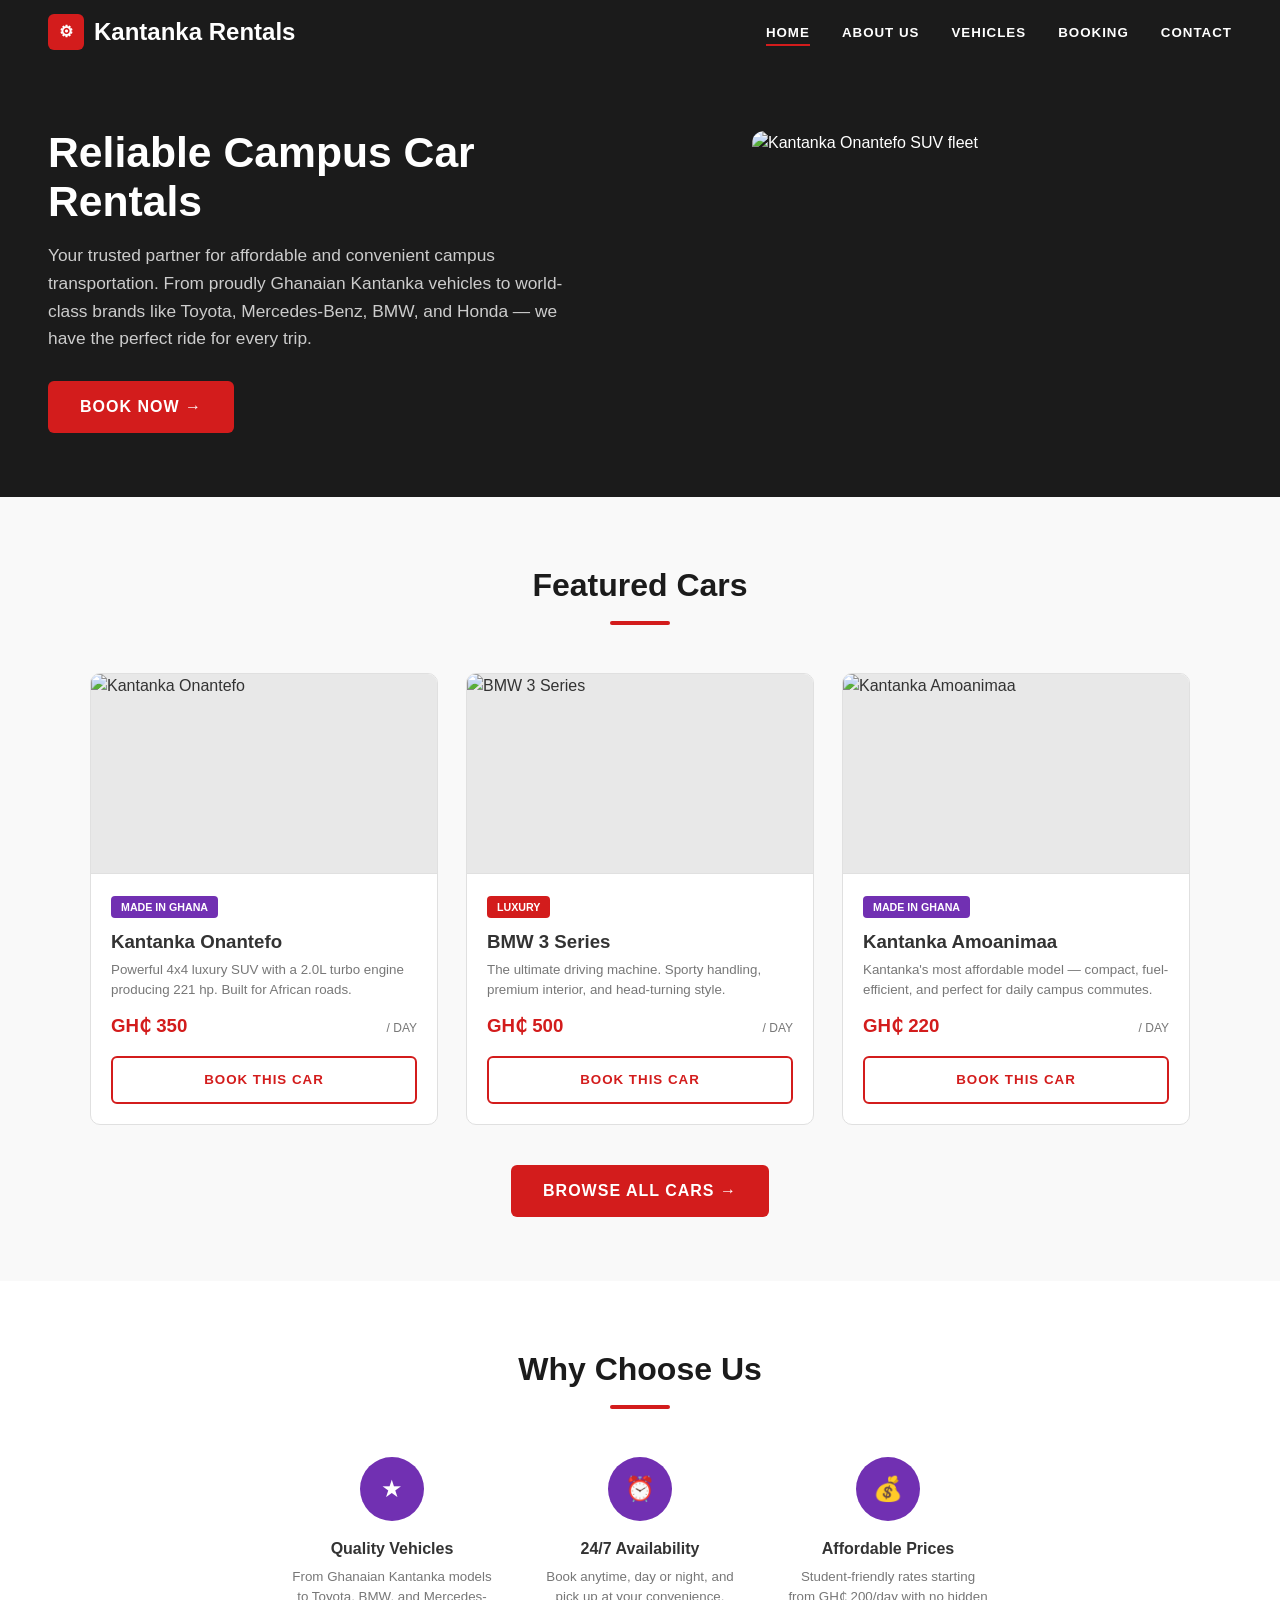
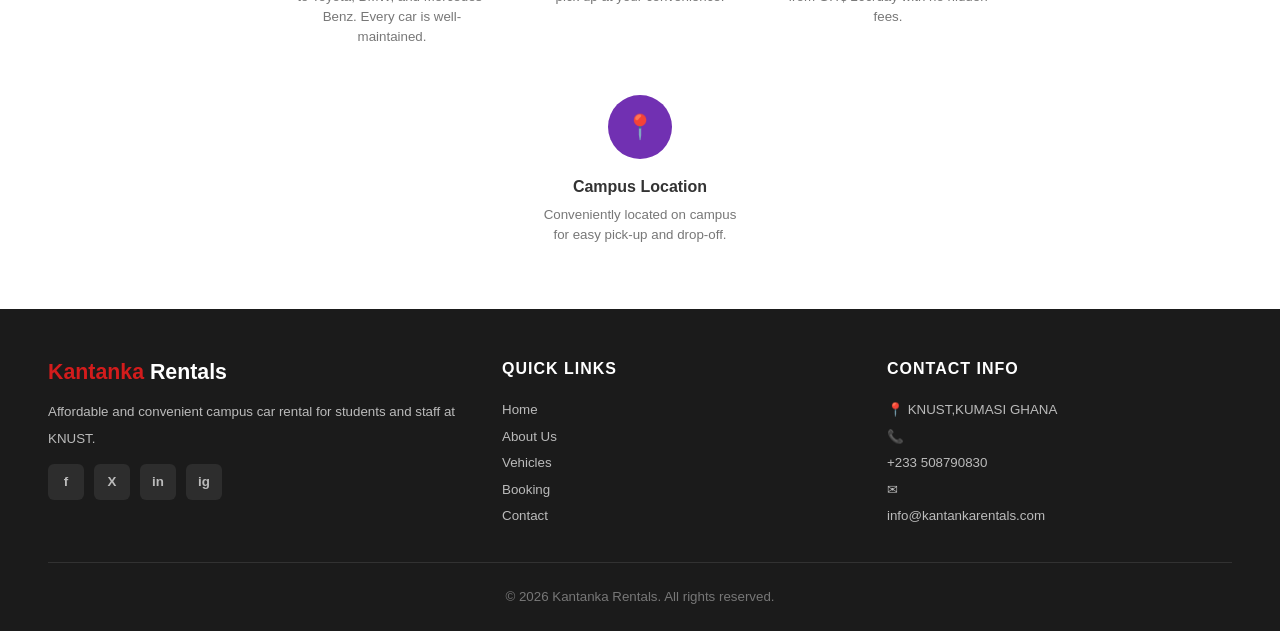
==== index.html @ 6bad6926 "Add files via upload" ====
<!DOCTYPE html>
<html lang="en">
<head>
  <meta charset="UTF-8">
  <meta name="viewport" content="width=device-width, initial-scale=1.0">
  <title>Kantanka Rentals — Campus Car Rental</title>
  <link rel="stylesheet" href="styles.css">
</head>
<body>

  <nav class="navbar">
    <a href="index.html" class="logo"><div class="logo-icon">&#9881;</div>Kantanka Rentals</a>
    <ul class="nav-links">
      <li><a href="index.html" class="active">Home</a></li>
      <li><a href="about.html">About Us</a></li>
      <li><a href="vehicles.html">Vehicles</a></li>
      <li><a href="booking.html">Booking</a></li>
      <li><a href="contact.html">Contact</a></li>
    </ul>
    <button class="hamburger"><span></span><span></span><span></span></button>
  </nav>

  <section class="hero">
    <div class="hero-text">
      <h1>Reliable Campus Car Rentals</h1>
      <p>Your trusted partner for affordable and convenient campus transportation. From proudly Ghanaian Kantanka vehicles to world-class brands like Toyota, Mercedes-Benz, BMW, and Honda — we have the perfect ride for every trip.</p>
      <a href="booking.html" class="btn btn-red">Book Now &rarr;</a>
    </div>
    <div class="hero-image"><img src="images/ONATEFO.jpeg" alt="Kantanka Onantefo SUV fleet"></div>
  </section>

  <section class="section">
    <h2 class="section-title">Featured Cars</h2>
    <div class="cards-grid">
      <div class="card">
        <div class="card-img"><img src="images/ONATEFO.jpeg" alt="Kantanka Onantefo"></div>
        <div class="card-body">
          <span class="badge badge-ghana">Made in Ghana</span>
          <h3>Kantanka Onantefo</h3>
          <p class="card-desc">Powerful 4x4 luxury SUV with a 2.0L turbo engine producing 221 hp. Built for African roads.</p>
          <div class="card-price"><span class="price">GH&#8373; 350</span><span class="per-day">/ day</span></div>
          <a href="booking.html?car=kantanka-onantefo" class="btn btn-outline">Book This Car</a>
        </div>
      </div>
      <div class="card">
        <div class="card-img"><img src="images/BMW.jpg" alt="BMW 3 Series"></div>
        <div class="card-body">
          <span class="badge">Luxury</span>
          <h3>BMW 3 Series</h3>
          <p class="card-desc">The ultimate driving machine. Sporty handling, premium interior, and head-turning style.</p>
          <div class="card-price"><span class="price">GH&#8373; 500</span><span class="per-day">/ day</span></div>
          <a href="booking.html?car=bmw-3-series" class="btn btn-outline">Book This Car</a>
        </div>
      </div>
      <div class="card">
        <div class="card-img"><img src="images/AMOANIMAA.jpeg" alt="Kantanka Amoanimaa"></div>
        <div class="card-body">
          <span class="badge badge-ghana">Made in Ghana</span>
          <h3>Kantanka Amoanimaa</h3>
          <p class="card-desc">Kantanka's most affordable model — compact, fuel-efficient, and perfect for daily campus commutes.</p>
          <div class="card-price"><span class="price">GH&#8373; 220</span><span class="per-day">/ day</span></div>
          <a href="booking.html?car=kantanka-amoanimaa" class="btn btn-outline">Book This Car</a>
        </div>
      </div>
    </div>
    <div style="text-align:center; margin-top:40px;">
      <a href="vehicles.html" class="btn btn-red">Browse All Cars &rarr;</a>
    </div>
  </section>

  <section class="section" style="background: var(--white);">
    <h2 class="section-title">Why Choose Us</h2>
    <div class="features">
      <div class="feature-item"><div class="feature-icon">&#9733;</div><h3>Quality Vehicles</h3><p>From Ghanaian Kantanka models to Toyota, BMW, and Mercedes-Benz. Every car is well-maintained.</p></div>
      <div class="feature-item"><div class="feature-icon">&#9200;</div><h3>24/7 Availability</h3><p>Book anytime, day or night, and pick up at your convenience.</p></div>
      <div class="feature-item"><div class="feature-icon">&#128176;</div><h3>Affordable Prices</h3><p>Student-friendly rates starting from GH&#8373; 200/day with no hidden fees.</p></div>
      <div class="feature-item"><div class="feature-icon">&#128205;</div><h3>Campus Location</h3><p>Conveniently located on campus for easy pick-up and drop-off.</p></div>
    </div>
  </section>

  <footer class="footer">
    <div class="footer-grid">
      <div class="footer-col"><div class="footer-brand"><span>Kantanka</span> Rentals</div><p>Affordable and convenient campus car rental for students and staff at KNUST.</p><div class="footer-socials"><a href="#">f</a><a href="#">X</a><a href="#">in</a><a href="#">ig</a></div></div>
      <div class="footer-col"><h4>Quick Links</h4><a href="index.html">Home</a><a href="about.html">About Us</a><a href="vehicles.html">Vehicles</a><a href="booking.html">Booking</a><a href="contact.html">Contact</a></div>
      <div class="footer-col"><h4>Contact Info</h4><p>&#128205; KNUST,KUMASI GHANA</p><p>&#128222; <a href="tel:+233 508790830" style="color:#bbb;">+233 508790830</a></p><p>&#9993; <a href="mailto:info@kantankarentals.com" style="color:#bbb;">info@kantankarentals.com</a></p></div>
    </div>
    <div class="footer-bottom">&copy; 2026 Kantanka Rentals. All rights reserved.</div>
  </footer>

  <script src="script.js"></script>
</body>
</html>
---- styles.css ----
/* ===== KANTANKA RENTALS — Global Stylesheet ===== */

*, *::before, *::after { margin: 0; padding: 0; box-sizing: border-box; }

:root {
  --near-black: #1B1B1B;
  --brand-red: #D31C1C;
  --brand-red-hover: #b01717;
  --white: #FFFFFF;
  --off-white: #F9F9F9;
  --icon-purple: #7130B2;
  --grey-border: #e0e0e0;
  --text-dark: #333333;
  --text-muted: #777777;
}

html { scroll-behavior: smooth; }
body { font-family: Arial, Helvetica, sans-serif; font-size: 12pt; line-height: 1.5; color: var(--text-dark); background: var(--off-white); }
a { text-decoration: none; color: inherit; }
ul { list-style: none; }
img { max-width: 100%; display: block; }

/* ---------- Nav ---------- */
.navbar { position: sticky; top: 0; z-index: 100; display: flex; align-items: center; justify-content: space-between; padding: 0 48px; height: 64px; background: var(--near-black); flex-wrap: wrap; }
.navbar .logo { display: flex; align-items: center; gap: 10px; color: var(--white); font-size: 18pt; font-weight: bold; }
.navbar .logo .logo-icon { width: 36px; height: 36px; background: var(--brand-red); border-radius: 6px; display: flex; align-items: center; justify-content: center; font-size: 16px; color: var(--white); }
.nav-links { display: flex; gap: 32px; }
.nav-links a { color: var(--white); font-size: 10pt; font-weight: bold; text-transform: uppercase; letter-spacing: 1px; padding: 4px 0; border-bottom: 2px solid transparent; transition: border-color 0.25s; }
.nav-links a:hover, .nav-links a.active { border-bottom-color: var(--brand-red); }
.hamburger { display: none; flex-direction: column; gap: 5px; cursor: pointer; padding: 8px; background: none; border: none; }
.hamburger span { width: 24px; height: 2px; background: var(--white); display: block; transition: transform 0.3s, opacity 0.3s; }

@media (max-width: 900px) {
  .navbar { padding: 0 24px; }
  .nav-links { display: none; flex-direction: column; width: 100%; background: var(--near-black); gap: 0; padding: 0; order: 3; }
  .nav-links.open { display: flex; }
  .nav-links a { padding: 16px 24px; border-bottom: 1px solid rgba(255,255,255,0.08); font-size: 11pt; width: 100%; }
  .nav-links a:hover, .nav-links a.active { background: rgba(211,28,28,0.15); border-bottom-color: rgba(255,255,255,0.08); }
  .hamburger { display: flex; }
  .hamburger.active span:nth-child(1) { transform: translateY(7px) rotate(45deg); }
  .hamburger.active span:nth-child(2) { opacity: 0; }
  .hamburger.active span:nth-child(3) { transform: translateY(-7px) rotate(-45deg); }
}

/*  Hero  */
.hero { background: var(--near-black); color: var(--white); padding: 64px 48px; display: flex; align-items: center; justify-content: space-between; gap: 48px; min-height: 420px; }
.hero-text { max-width: 520px; }
.hero-text h1 { font-size: 32pt; font-weight: bold; line-height: 1.15; margin-bottom: 16px; }
.hero-text p { font-size: 13pt; color: #ccc; margin-bottom: 28px; line-height: 1.6; }
.hero-image { flex-shrink: 0; width: 480px; height: 300px; border-radius: 12px; overflow: hidden; }
.hero-image img { width: 100%; height: 100%; object-fit: cover; }

/*  Buttons  */
.btn { display: inline-block; padding: 14px 32px; font-family: Arial, Helvetica, sans-serif; font-size: 12pt; font-weight: bold; text-transform: uppercase; letter-spacing: 1px; border: none; border-radius: 6px; cursor: pointer; transition: background 0.25s, transform 0.15s; }
.btn-red { background: var(--brand-red); color: var(--white); }
.btn-red:hover { background: var(--brand-red-hover); transform: translateY(-2px); }
.btn-outline { background: transparent; color: var(--brand-red); border: 2px solid var(--brand-red); }
.btn-outline:hover { background: var(--brand-red); color: var(--white); }

/*  Sections */
.section { padding: 64px 48px; }
.section-title { font-size: 24pt; font-weight: bold; text-align: center; margin-bottom: 48px; color: var(--near-black); }
.section-title::after { content: ''; display: block; width: 60px; height: 4px; background: var(--brand-red); margin: 12px auto 0; border-radius: 2px; }

/*  Cards */
.cards-grid { display: grid; grid-template-columns: repeat(3, 1fr); gap: 28px; max-width: 1100px; margin: 0 auto; }
.card { background: var(--white); border-radius: 10px; overflow: hidden; border: 1px solid var(--grey-border); transition: transform 0.25s, box-shadow 0.25s; }
.card:hover { transform: translateY(-6px); box-shadow: 0 12px 32px rgba(0,0,0,0.1); }
.card-img { width: 100%; height: 200px; overflow: hidden; background: #e8e8e8; border-bottom: 1px solid var(--grey-border); }
.card-img img { width: 100%; height: 100%; object-fit: cover; }
.card-body { padding: 20px; }
.card-body h3 { font-size: 14pt; font-weight: bold; margin-bottom: 4px; }
.card-body .card-desc { font-size: 10pt; color: var(--text-muted); line-height: 1.5; margin-bottom: 12px; }
.card-price { display: flex; align-items: baseline; justify-content: space-between; margin-bottom: 16px; }
.card-price .price { color: var(--brand-red); font-weight: bold; font-size: 14pt; }
.card-price .per-day { font-size: 9pt; color: var(--text-muted); text-transform: uppercase; }
.card-body .badge { display: inline-block; background: var(--brand-red); color: var(--white); font-size: 8pt; font-weight: bold; text-transform: uppercase; padding: 3px 10px; border-radius: 4px; margin-bottom: 10px; }
.card-body .badge-ghana { background: var(--icon-purple); }
.card .btn { width: 100%; text-align: center; padding: 12px; font-size: 10pt; }

/*  Features */
.features { display: flex; justify-content: center; gap: 48px; flex-wrap: wrap; max-width: 900px; margin: 0 auto; }
.feature-item { text-align: center; max-width: 200px; }
.feature-icon { width: 64px; height: 64px; border-radius: 50%; background: var(--icon-purple); color: var(--white); display: flex; align-items: center; justify-content: center; font-size: 24px; margin: 0 auto 16px; }
.feature-item h3 { font-size: 12pt; font-weight: bold; margin-bottom: 6px; }
.feature-item p { font-size: 10pt; color: var(--text-muted); line-height: 1.5; }

/*  Page Headers  */
.page-header { background: var(--near-black); color: var(--white); padding: 48px 48px 40px; }
.page-header h1 { font-size: 28pt; font-weight: bold; }
.page-header p { margin-top: 8px; color: #bbb; font-size: 12pt; }
.page-header-line { width: 60px; height: 4px; background: var(--brand-red); border-radius: 2px; margin-top: 16px; }

/*  Forms */
.two-col { display: grid; grid-template-columns: 1fr 1fr; gap: 40px; max-width: 1100px; margin: 0 auto; }
.form-group { margin-bottom: 20px; }
.form-group label { display: block; font-size: 10pt; font-weight: bold; text-transform: uppercase; letter-spacing: 0.5px; margin-bottom: 6px; color: var(--near-black); }
.form-group input, .form-group select, .form-group textarea { width: 100%; padding: 12px 14px; font-family: Arial, Helvetica, sans-serif; font-size: 11pt; border: 1px solid var(--grey-border); border-radius: 6px; background: var(--white); color: var(--text-dark); transition: border-color 0.2s; }
.form-group input:focus, .form-group select:focus, .form-group textarea:focus { outline: none; border-color: var(--brand-red); }
.form-group textarea { resize: vertical; min-height: 120px; }
.date-row { display: grid; grid-template-columns: 1fr 1fr; gap: 16px; }

.summary-panel { background: var(--white); border: 1px solid var(--grey-border); border-radius: 10px; padding: 28px; }
.summary-panel h2 { font-size: 16pt; font-weight: bold; margin-bottom: 20px; color: var(--near-black); }
.summary-img { width: 100%; height: 180px; border-radius: 8px; overflow: hidden; margin-bottom: 20px; background: #e8e8e8; }
.summary-img img { width: 100%; height: 100%; object-fit: cover; }
.summary-row { display: flex; justify-content: space-between; padding: 10px 0; border-bottom: 1px solid var(--grey-border); font-size: 11pt; }
.summary-row:last-child { border-bottom: none; font-weight: bold; font-size: 13pt; color: var(--brand-red); }

/* Map */
.map-container { width: 100%; height: 250px; border-radius: 10px; overflow: hidden; margin-bottom: 24px; border: 1px solid var(--grey-border); }
.map-container iframe { width: 100%; height: 100%; border: 0; }

.office-info { background: var(--white); border: 1px solid var(--grey-border); border-radius: 10px; padding: 24px; }
.office-info h3 { font-size: 14pt; font-weight: bold; margin-bottom: 14px; color: var(--near-black); }
.office-row { display: flex; align-items: flex-start; gap: 10px; margin-bottom: 12px; font-size: 11pt; color: var(--text-dark); }
.office-row .icon { flex-shrink: 0; width: 28px; height: 28px; background: var(--off-white); border-radius: 50%; display: flex; align-items: center; justify-content: center; font-size: 12px; color: var(--brand-red); }
.office-row a { color: var(--brand-red); text-decoration: underline; }
.office-row a:hover { color: var(--brand-red-hover); }

/*  About  */
.about-story { display: grid; grid-template-columns: 1fr 1fr; gap: 40px; align-items: center; max-width: 1100px; margin: 0 auto; }
.about-story-text h2 { font-size: 20pt; font-weight: bold; margin-bottom: 16px; color: var(--near-black); }
.about-story-text p { line-height: 1.7; color: var(--text-dark); margin-bottom: 12px; }
.about-img { width: 100%; height: 300px; border-radius: 12px; overflow: hidden; }
.about-img img { width: 100%; height: 100%; object-fit: cover; }
.mission-vision { display: grid; grid-template-columns: 1fr 1fr; gap: 28px; max-width: 1100px; margin: 0 auto; }
.mv-card { background: var(--white); border: 2px solid var(--grey-border); border-radius: 10px; padding: 28px; }
.mv-card h3 { font-size: 16pt; font-weight: bold; margin-bottom: 12px; color: var(--near-black); }
.mv-card h3 span { color: var(--brand-red); }
.mv-card p { line-height: 1.7; color: var(--text-dark); }

/*  Success Modal  */
.modal-overlay {
  display: none;
  position: fixed; top: 0; left: 0; width: 100%; height: 100%;
  background: rgba(0,0,0,0.6); z-index: 1000;
  align-items: center; justify-content: center;
}
.modal-overlay.show { display: flex; }

.modal {
  background: var(--white); border-radius: 16px; padding: 40px 32px;
  max-width: 420px; width: 90%; text-align: center;
  animation: modalIn 0.3s ease;
}
@keyframes modalIn {
  from { transform: scale(0.85); opacity: 0; }
  to { transform: scale(1); opacity: 1; }
}

.modal .check-circle {
  width: 72px; height: 72px; border-radius: 50%;
  background: #22c55e; color: var(--white);
  display: flex; align-items: center; justify-content: center;
  font-size: 36px; margin: 0 auto 20px;
}

.modal h2 { font-size: 20pt; font-weight: bold; margin-bottom: 8px; color: var(--near-black); }
.modal p { font-size: 11pt; color: var(--text-muted); line-height: 1.6; margin-bottom: 24px; }
.modal .btn { padding: 12px 28px; font-size: 11pt; }

/*  Admin Dashboard  */
.admin-section { padding: 40px 48px; max-width: 1100px; margin: 0 auto; }
.admin-section h2 { font-size: 18pt; font-weight: bold; margin-bottom: 20px; color: var(--near-black); }
.admin-table { width: 100%; border-collapse: collapse; background: var(--white); border-radius: 10px; overflow: hidden; border: 1px solid var(--grey-border); }
.admin-table th { background: var(--near-black); color: var(--white); padding: 12px 16px; text-align: left; font-size: 10pt; text-transform: uppercase; letter-spacing: 0.5px; }
.admin-table td { padding: 12px 16px; border-bottom: 1px solid var(--grey-border); font-size: 10pt; vertical-align: top; }
.admin-table tr:last-child td { border-bottom: none; }
.admin-table tr:hover td { background: var(--off-white); }
.empty-state { text-align: center; padding: 40px; color: var(--text-muted); font-size: 12pt; }
.admin-actions { margin-bottom: 20px; }

/* Footer  */
.footer { background: var(--near-black); color: var(--white); padding: 48px 48px 24px; }
.footer-grid { display: grid; grid-template-columns: 1.2fr 1fr 1fr; gap: 40px; margin-bottom: 32px; }
.footer-col h4 { font-size: 12pt; font-weight: bold; margin-bottom: 16px; text-transform: uppercase; letter-spacing: 1px; }
.footer-col p, .footer-col a { color: #bbb; font-size: 10pt; line-height: 2; display: block; transition: color 0.2s; }
.footer-col a:hover { color: var(--brand-red); }
.footer-brand { font-size: 16pt; font-weight: bold; margin-bottom: 10px; }
.footer-brand span { color: var(--brand-red); }
.footer-socials { display: flex; gap: 10px; margin-top: 12px; }
.footer-socials a { width: 36px; height: 36px; border-radius: 6px; background: rgba(255,255,255,0.08); display: flex; align-items: center; justify-content: center; font-size: 10pt; font-weight: bold; color: #bbb; transition: background 0.2s, color 0.2s; }
.footer-socials a:hover { background: var(--brand-red); color: var(--white); }
.footer-bottom { text-align: center; padding-top: 24px; border-top: 1px solid rgba(255,255,255,0.1); font-size: 10pt; color: #777; }

/*  Responsive */
@media (max-width: 900px) {
  .hero { flex-direction: column; text-align: center; padding: 40px 24px; }
  .hero-image { width: 100%; height: 220px; }
  .cards-grid { grid-template-columns: 1fr 1fr; }
  .two-col, .about-story, .mission-vision { grid-template-columns: 1fr; }
  .footer-grid { grid-template-columns: 1fr; gap: 28px; }
  .section { padding: 40px 24px; }
  .page-header { padding: 32px 24px; }
  .features { flex-direction: column; align-items: center; }
  .admin-table { font-size: 9pt; }
  .admin-table th, .admin-table td { padding: 8px 10px; }
}
@media (max-width: 600px) {
  .hero-text h1 { font-size: 22pt; }
  .cards-grid { grid-template-columns: 1fr; }
  .date-row { grid-template-columns: 1fr; }
}
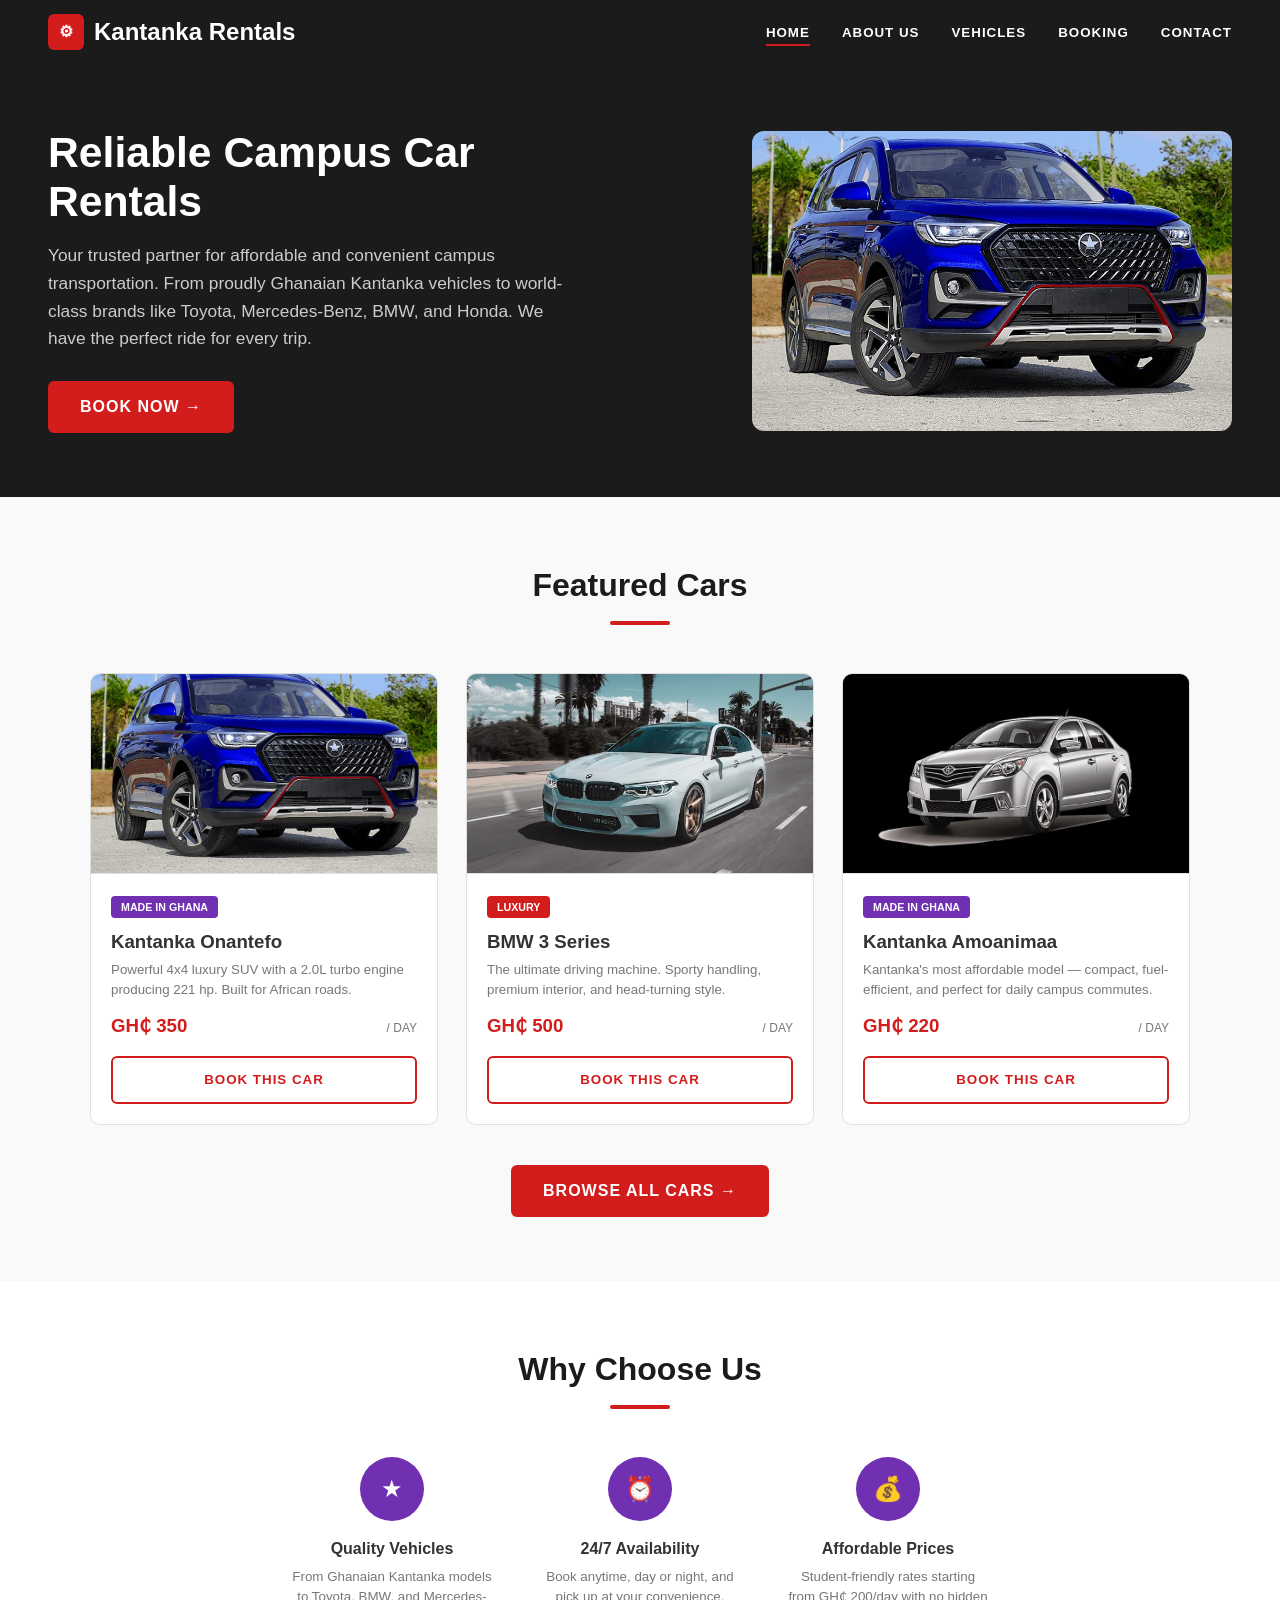
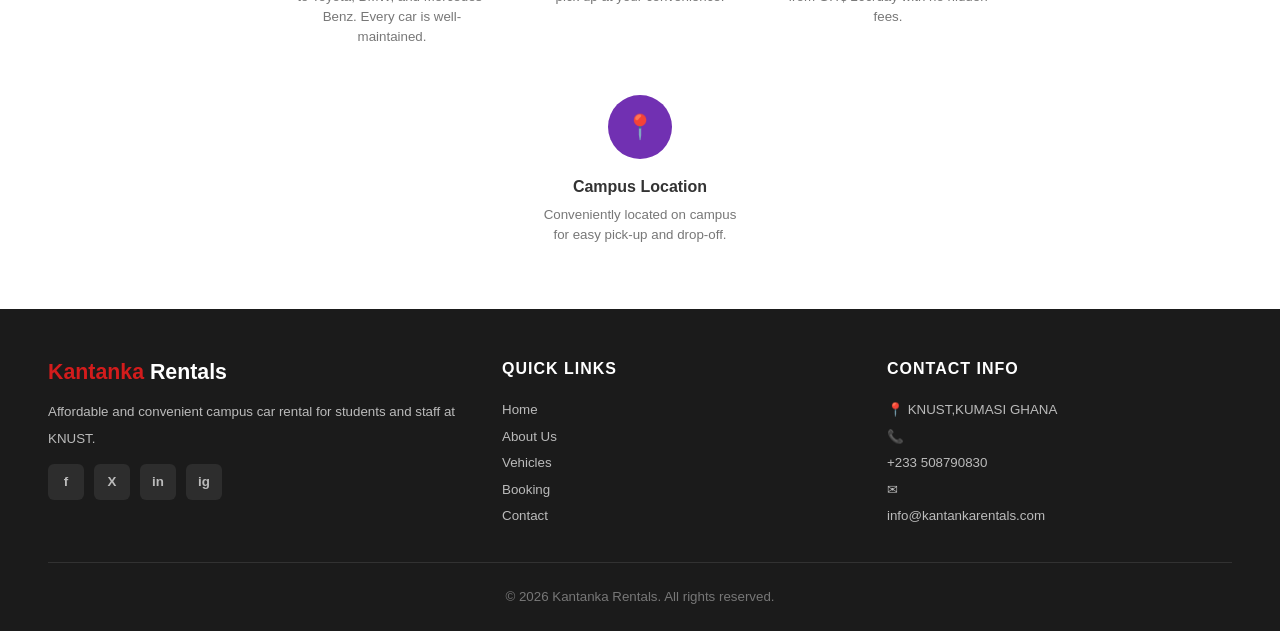
==== commit 03c7f3fb: "Refine hero section description in index.html Removed a sentence fragment for clarity." ====
--- a/index.html
+++ b/index.html
@@ -23,7 +23,7 @@
   <section class="hero">
     <div class="hero-text">
       <h1>Reliable Campus Car Rentals</h1>
-      <p>Your trusted partner for affordable and convenient campus transportation. From proudly Ghanaian Kantanka vehicles to world-class brands like Toyota, Mercedes-Benz, BMW, and Honda — we have the perfect ride for every trip.</p>
+      <p>Your trusted partner for affordable and convenient campus transportation. From proudly Ghanaian Kantanka vehicles to world-class brands like Toyota, Mercedes-Benz, BMW, and Honda. We have the perfect ride for every trip.</p>
       <a href="booking.html" class="btn btn-red">Book Now &rarr;</a>
     </div>
     <div class="hero-image"><img src="images/ONATEFO.jpeg" alt="Kantanka Onantefo SUV fleet"></div>
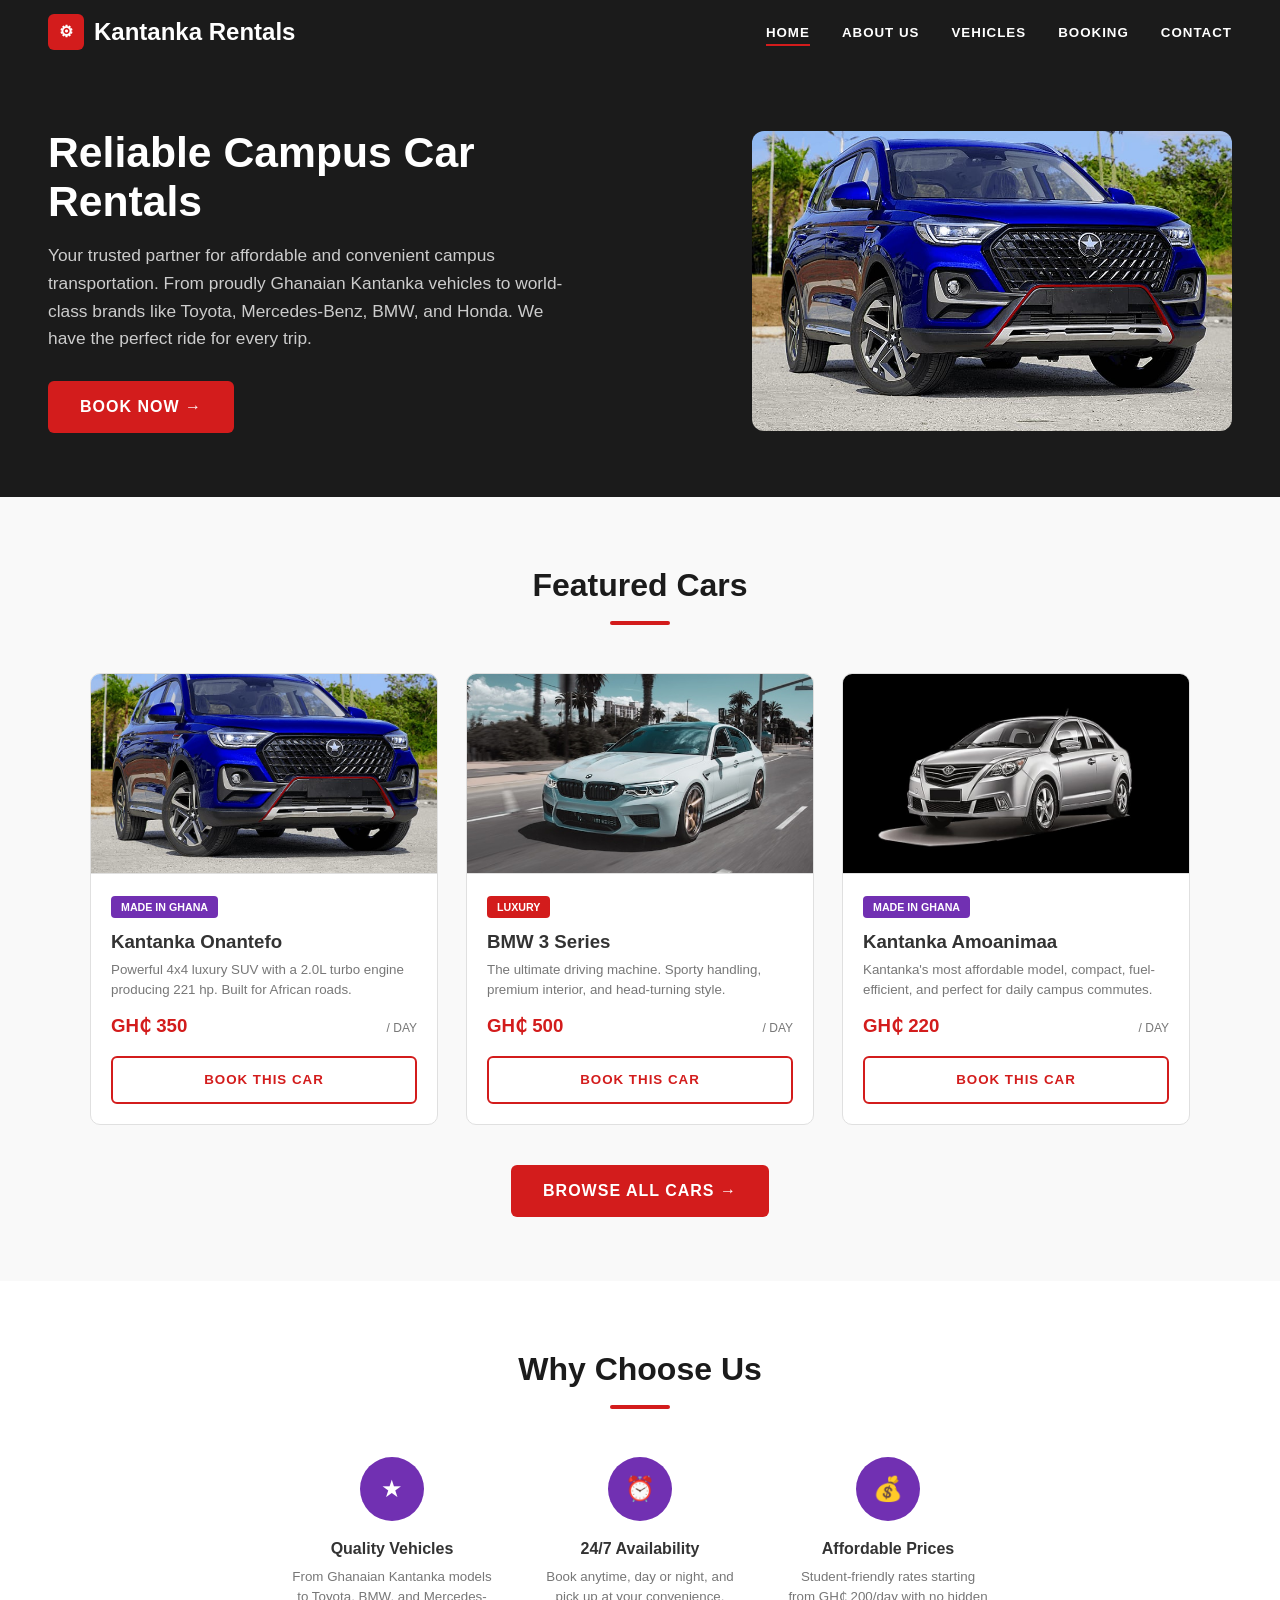
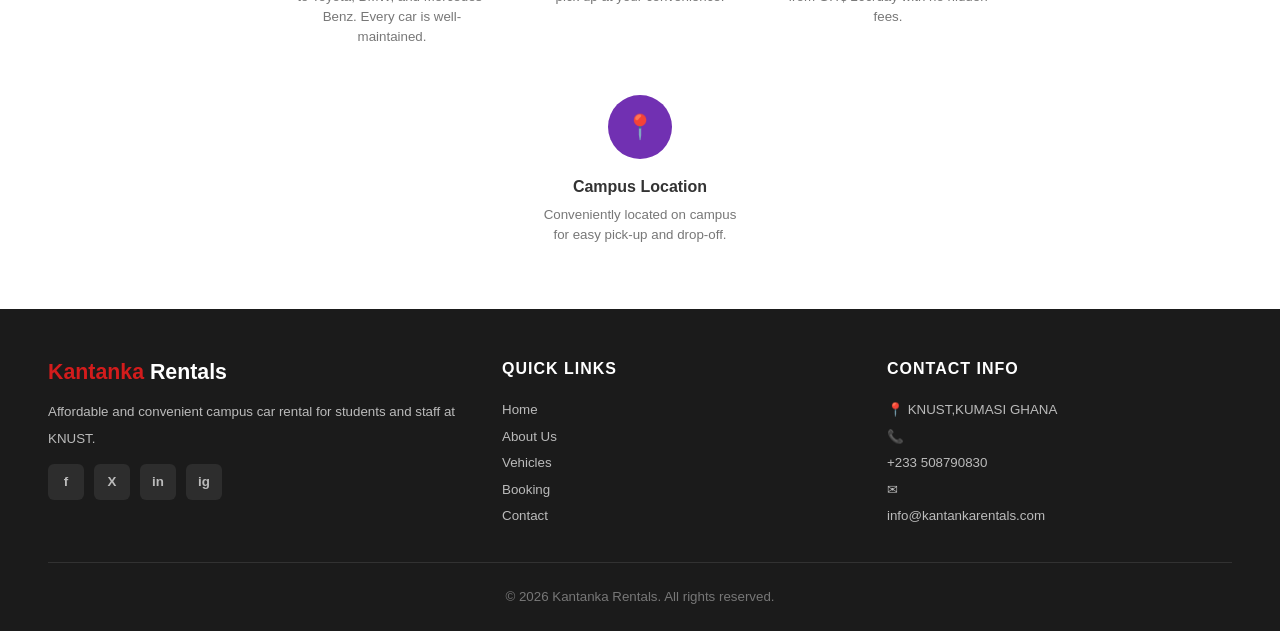
==== commit 9a1e8a47: "Update index.html" ====
--- a/index.html
+++ b/index.html
@@ -57,7 +57,7 @@
         <div class="card-body">
           <span class="badge badge-ghana">Made in Ghana</span>
           <h3>Kantanka Amoanimaa</h3>
-          <p class="card-desc">Kantanka's most affordable model — compact, fuel-efficient, and perfect for daily campus commutes.</p>
+          <p class="card-desc">Kantanka's most affordable model, compact, fuel-efficient, and perfect for daily campus commutes.</p>
           <div class="card-price"><span class="price">GH&#8373; 220</span><span class="per-day">/ day</span></div>
           <a href="booking.html?car=kantanka-amoanimaa" class="btn btn-outline">Book This Car</a>
         </div>
